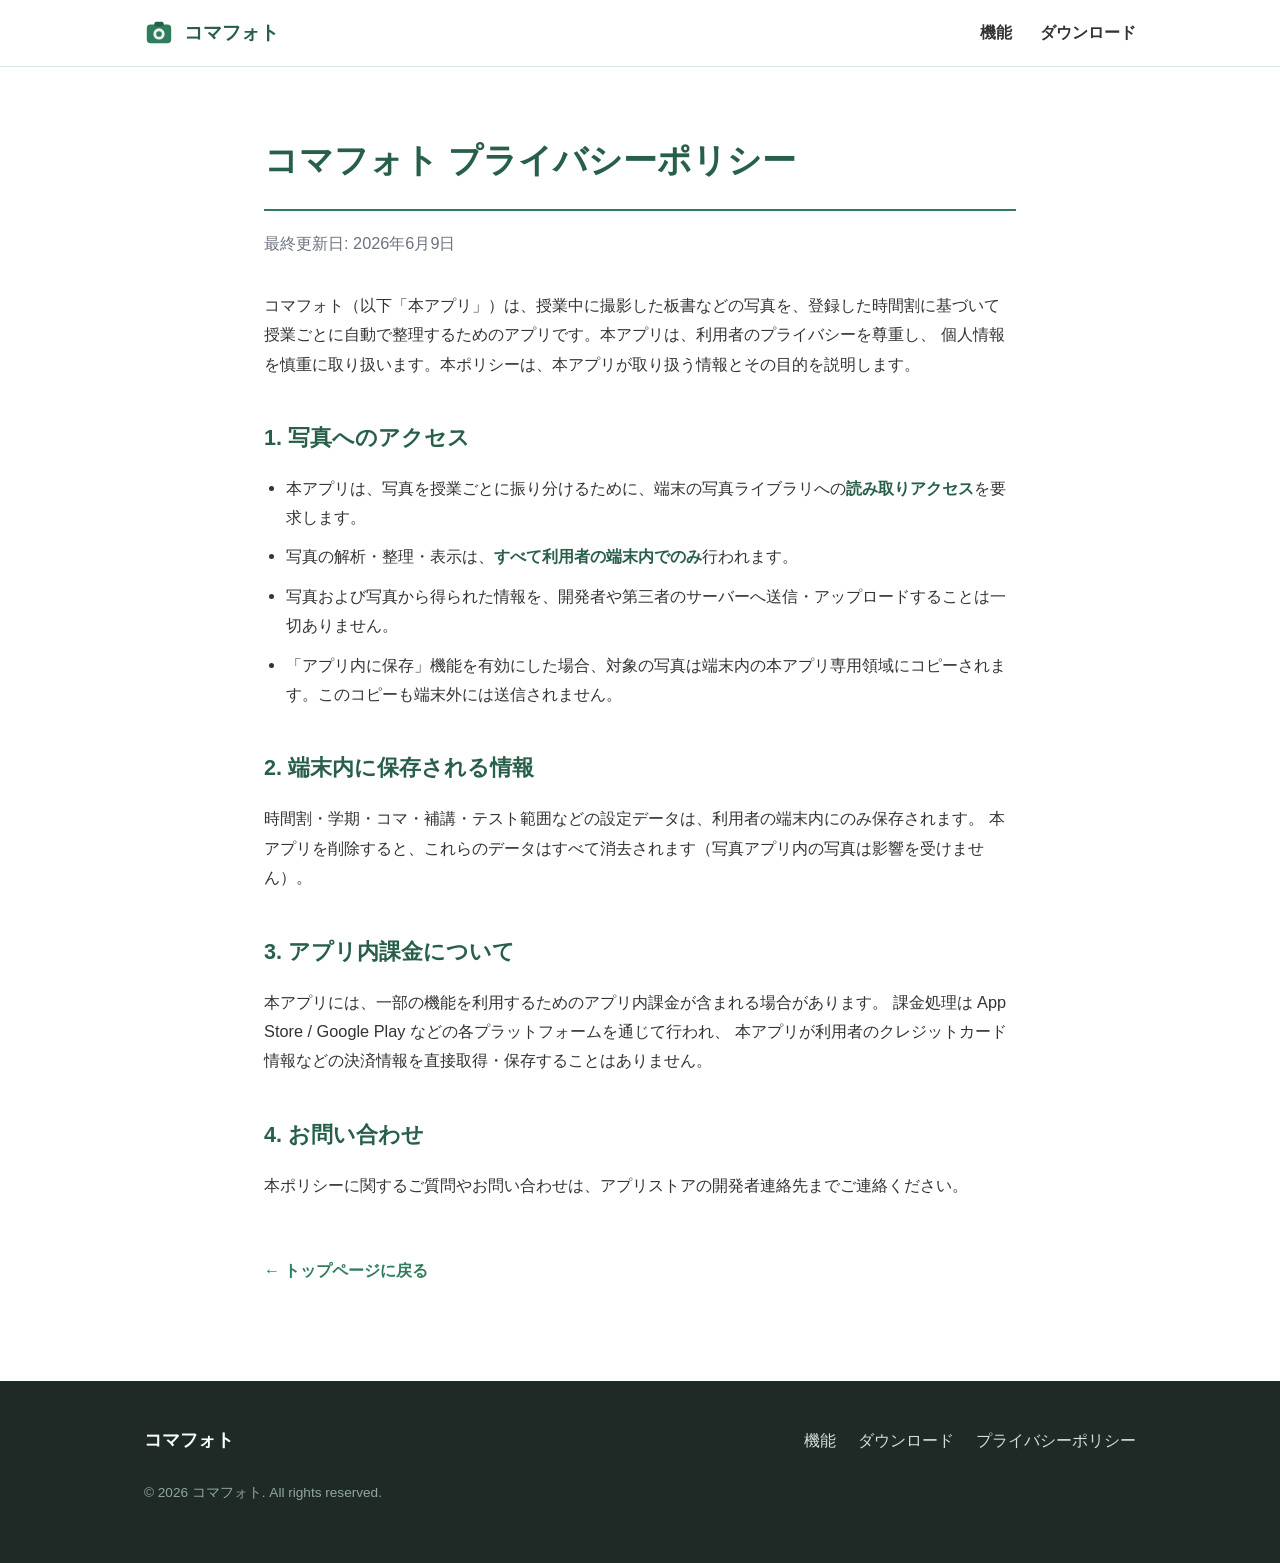
==== privacy.html @ 07d19fbd "コマフォト紹介サイトを追加 板書写真を時間割で自動仕分けするアプリ「コマフォト」の 紹介LP（ヒーロー・機能紹介・使い方・ダウンロード）と プライバシーポリシーページを作成。フレームワーク不要の 静的" ====
<!DOCTYPE html>
<html lang="ja">
<head>
  <meta charset="UTF-8">
  <meta name="viewport" content="width=device-width, initial-scale=1.0">
  <title>プライバシーポリシー｜コマフォト</title>
  <meta name="description" content="コマフォトのプライバシーポリシー。写真の解析・整理はすべて端末内で完結し、外部への送信は行いません。">
  <link rel="stylesheet" href="css/style.css">
</head>
<body>

  <!-- ヘッダー / ナビ -->
  <header class="site-header">
    <div class="container nav">
      <a href="index.html" class="nav__logo">
        <svg class="nav__logo-mark" viewBox="0 0 32 32" fill="none" xmlns="http://www.w3.org/2000/svg" aria-hidden="true">
          <rect x="3" y="7" width="26" height="20" rx="4" fill="#2f7d5c"/>
          <circle cx="16" cy="17" r="6" fill="#eaf3ee"/>
          <circle cx="16" cy="17" r="3" fill="#2f7d5c"/>
          <rect x="11" y="4" width="10" height="5" rx="2" fill="#285f49"/>
        </svg>
        コマフォト
      </a>
      <ul class="nav__menu" id="navMenu">
        <li><a class="nav__link" href="index.html#features">機能</a></li>
        <li><a class="nav__link" href="index.html#download">ダウンロード</a></li>
      </ul>
    </div>
  </header>

  <main class="doc">
    <div class="container" style="max-width: 800px;">
      <h1 class="doc__title">コマフォト プライバシーポリシー</h1>
      <p class="doc__updated">最終更新日: 2026年6月9日</p>

      <p>
        コマフォト（以下「本アプリ」）は、授業中に撮影した板書などの写真を、登録した時間割に基づいて
        授業ごとに自動で整理するためのアプリです。本アプリは、利用者のプライバシーを尊重し、
        個人情報を慎重に取り扱います。本ポリシーは、本アプリが取り扱う情報とその目的を説明します。
      </p>

      <h2>1. 写真へのアクセス</h2>
      <ul>
        <li>本アプリは、写真を授業ごとに振り分けるために、端末の写真ライブラリへの<strong>読み取りアクセス</strong>を要求します。</li>
        <li>写真の解析・整理・表示は、<strong>すべて利用者の端末内でのみ</strong>行われます。</li>
        <li>写真および写真から得られた情報を、開発者や第三者のサーバーへ送信・アップロードすることは一切ありません。</li>
        <li>「アプリ内に保存」機能を有効にした場合、対象の写真は端末内の本アプリ専用領域にコピーされます。このコピーも端末外には送信されません。</li>
      </ul>

      <h2>2. 端末内に保存される情報</h2>
      <p>
        時間割・学期・コマ・補講・テスト範囲などの設定データは、利用者の端末内にのみ保存されます。
        本アプリを削除すると、これらのデータはすべて消去されます（写真アプリ内の写真は影響を受けません）。
      </p>

      <h2>3. アプリ内課金について</h2>
      <p>
        本アプリには、一部の機能を利用するためのアプリ内課金が含まれる場合があります。
        課金処理は App Store / Google Play などの各プラットフォームを通じて行われ、
        本アプリが利用者のクレジットカード情報などの決済情報を直接取得・保存することはありません。
      </p>

      <h2>4. お問い合わせ</h2>
      <p>
        本ポリシーに関するご質問やお問い合わせは、アプリストアの開発者連絡先までご連絡ください。
      </p>

      <a class="doc__back" href="index.html">← トップページに戻る</a>
    </div>
  </main>

  <!-- フッター -->
  <footer class="site-footer">
    <div class="container footer__inner">
      <div class="footer__brand">コマフォト</div>
      <ul class="footer__links">
        <li><a href="index.html#features">機能</a></li>
        <li><a href="index.html#download">ダウンロード</a></li>
        <li><a href="privacy.html">プライバシーポリシー</a></li>
      </ul>
      <p class="footer__copy">© 2026 コマフォト. All rights reserved.</p>
    </div>
  </footer>

</body>
</html>
---- css/style.css ----
/* =========================================================
   コマフォト 紹介サイト 共通スタイル
   参考デザイン: 白背景 + フォレストグリーン + 日本語ゴシック体
   ========================================================= */

:root {
  --color-primary: #2f7d5c;       /* フォレストグリーン */
  --color-primary-dark: #285f49;  /* 濃い緑 */
  --color-primary-soft: #eaf3ee;  /* 薄い緑 */
  --color-text: #333333;
  --color-muted: #6b7280;
  --color-bg: #ffffff;
  --color-border: #dde7e1;

  --max-width: 1040px;
  --radius: 14px;
  --shadow: 0 10px 30px rgba(40, 95, 73, 0.08);

  --font-base: -apple-system, BlinkMacSystemFont, "Hiragino Kaku Gothic ProN",
    "Hiragino Sans", "Noto Sans JP", "Yu Gothic", "Meiryo", sans-serif;
}

* {
  box-sizing: border-box;
}

html {
  scroll-behavior: smooth;
}

body {
  margin: 0;
  font-family: var(--font-base);
  color: var(--color-text);
  background: var(--color-bg);
  line-height: 1.8;
  -webkit-font-smoothing: antialiased;
}

a {
  color: var(--color-primary);
  text-decoration: none;
}

a:hover {
  text-decoration: underline;
}

img {
  max-width: 100%;
  display: block;
}

.container {
  width: 100%;
  max-width: var(--max-width);
  margin: 0 auto;
  padding: 0 24px;
}

.section {
  padding: 88px 0;
}

.section--soft {
  background: var(--color-primary-soft);
}

.section__head {
  text-align: center;
  margin-bottom: 56px;
}

.section__title {
  font-size: 2rem;
  color: var(--color-primary-dark);
  margin: 0 0 14px;
  position: relative;
  display: inline-block;
}

.section__title::after {
  content: "";
  display: block;
  width: 56px;
  height: 3px;
  background: var(--color-primary);
  border-radius: 2px;
  margin: 14px auto 0;
}

.section__lead {
  color: var(--color-muted);
  margin: 0;
  font-size: 1.05rem;
}

/* ---------- ボタン ---------- */
.btn {
  display: inline-flex;
  align-items: center;
  gap: 8px;
  padding: 13px 26px;
  border-radius: 999px;
  font-weight: 700;
  font-size: 1rem;
  cursor: pointer;
  border: 2px solid transparent;
  transition: transform 0.15s ease, background 0.15s ease, color 0.15s ease;
}

.btn:hover {
  text-decoration: none;
  transform: translateY(-2px);
}

.btn--primary {
  background: var(--color-primary);
  color: #fff;
}

.btn--primary:hover {
  background: var(--color-primary-dark);
}

.btn--ghost {
  background: transparent;
  color: var(--color-primary-dark);
  border-color: var(--color-primary);
}

.btn--ghost:hover {
  background: var(--color-primary);
  color: #fff;
}

/* =========================================================
   ヘッダー / ナビ
   ========================================================= */
.site-header {
  position: sticky;
  top: 0;
  z-index: 50;
  background: rgba(255, 255, 255, 0.92);
  backdrop-filter: blur(8px);
  border-bottom: 1px solid var(--color-border);
}

.nav {
  display: flex;
  align-items: center;
  justify-content: space-between;
  height: 66px;
}

.nav__logo {
  display: flex;
  align-items: center;
  gap: 10px;
  font-weight: 800;
  font-size: 1.2rem;
  color: var(--color-primary-dark);
}

.nav__logo:hover {
  text-decoration: none;
}

.nav__logo-mark {
  width: 30px;
  height: 30px;
}

.nav__menu {
  display: flex;
  align-items: center;
  gap: 28px;
  list-style: none;
  margin: 0;
  padding: 0;
}

.nav__link {
  color: var(--color-text);
  font-weight: 600;
}

.nav__toggle {
  display: none;
  flex-direction: column;
  gap: 5px;
  background: none;
  border: 0;
  cursor: pointer;
  padding: 8px;
}

.nav__toggle span {
  width: 24px;
  height: 2px;
  background: var(--color-primary-dark);
  transition: 0.25s;
}

/* =========================================================
   ヒーロー
   ========================================================= */
.hero {
  background: linear-gradient(180deg, var(--color-primary-soft) 0%, #fff 100%);
  padding: 80px 0 96px;
}

.hero__inner {
  display: grid;
  grid-template-columns: 1.1fr 0.9fr;
  align-items: center;
  gap: 56px;
}

.hero__badge {
  display: inline-block;
  background: #fff;
  color: var(--color-primary-dark);
  border: 1px solid var(--color-border);
  border-radius: 999px;
  padding: 6px 16px;
  font-size: 0.85rem;
  font-weight: 700;
  margin-bottom: 20px;
}

.hero__title {
  font-size: 2.7rem;
  line-height: 1.35;
  margin: 0 0 20px;
  color: var(--color-primary-dark);
}

.hero__title em {
  font-style: normal;
  color: var(--color-primary);
}

.hero__desc {
  font-size: 1.1rem;
  color: var(--color-text);
  margin: 0 0 32px;
}

.hero__actions {
  display: flex;
  flex-wrap: wrap;
  gap: 14px;
}

.hero__note {
  margin-top: 18px;
  color: var(--color-muted);
  font-size: 0.9rem;
}

/* 端末モック */
.hero__visual {
  display: flex;
  justify-content: center;
}

.phone {
  width: 260px;
  max-width: 100%;
  background: #fff;
  border: 10px solid #1f2a26;
  border-radius: 36px;
  box-shadow: var(--shadow);
  overflow: hidden;
}

.phone__screen {
  background: var(--color-primary-soft);
  padding: 22px 18px;
  min-height: 420px;
}

.phone__bar {
  height: 6px;
  width: 60px;
  background: #c7d6cd;
  border-radius: 4px;
  margin: 0 auto 18px;
}

.phone__card {
  background: #fff;
  border-radius: 12px;
  padding: 12px 14px;
  margin-bottom: 12px;
  box-shadow: 0 2px 8px rgba(40, 95, 73, 0.06);
}

.phone__card-title {
  font-weight: 700;
  color: var(--color-primary-dark);
  font-size: 0.92rem;
  margin-bottom: 8px;
}

.phone__thumbs {
  display: grid;
  grid-template-columns: repeat(3, 1fr);
  gap: 6px;
}

.phone__thumb {
  aspect-ratio: 1;
  background: linear-gradient(135deg, #cfe3d8, #a9cdbb);
  border-radius: 6px;
}

/* =========================================================
   機能カード
   ========================================================= */
.features {
  display: grid;
  grid-template-columns: repeat(3, 1fr);
  gap: 24px;
}

.feature {
  background: #fff;
  border: 1px solid var(--color-border);
  border-radius: var(--radius);
  padding: 30px 26px;
  transition: transform 0.18s ease, box-shadow 0.18s ease;
}

.feature:hover {
  transform: translateY(-4px);
  box-shadow: var(--shadow);
}

.feature__icon {
  width: 50px;
  height: 50px;
  display: flex;
  align-items: center;
  justify-content: center;
  border-radius: 12px;
  background: var(--color-primary-soft);
  color: var(--color-primary-dark);
  font-size: 1.5rem;
  margin-bottom: 18px;
}

.feature__title {
  font-size: 1.15rem;
  color: var(--color-primary-dark);
  margin: 0 0 10px;
}

.feature__text {
  margin: 0;
  color: var(--color-text);
  font-size: 0.97rem;
}

/* =========================================================
   使い方ステップ
   ========================================================= */
.steps {
  display: grid;
  grid-template-columns: repeat(3, 1fr);
  gap: 24px;
  counter-reset: step;
}

.step {
  text-align: center;
  padding: 10px;
}

.step__num {
  width: 52px;
  height: 52px;
  margin: 0 auto 18px;
  border-radius: 50%;
  background: var(--color-primary);
  color: #fff;
  font-weight: 800;
  font-size: 1.3rem;
  display: flex;
  align-items: center;
  justify-content: center;
}

.step__title {
  color: var(--color-primary-dark);
  margin: 0 0 8px;
  font-size: 1.1rem;
}

.step__text {
  margin: 0;
  color: var(--color-muted);
  font-size: 0.95rem;
}

/* =========================================================
   ダウンロード CTA
   ========================================================= */
.download__inner {
  text-align: center;
}

.store-buttons {
  display: flex;
  justify-content: center;
  flex-wrap: wrap;
  gap: 16px;
  margin-top: 32px;
}

.store-btn {
  display: inline-flex;
  align-items: center;
  gap: 12px;
  background: #1f2a26;
  color: #fff;
  padding: 12px 24px;
  border-radius: 12px;
  min-width: 200px;
  transition: transform 0.15s ease, opacity 0.15s ease;
}

.store-btn:hover {
  text-decoration: none;
  transform: translateY(-2px);
  opacity: 0.92;
}

.store-btn__icon {
  font-size: 1.7rem;
}

.store-btn__label {
  text-align: left;
  line-height: 1.2;
}

.store-btn__small {
  display: block;
  font-size: 0.72rem;
  opacity: 0.85;
}

.store-btn__big {
  display: block;
  font-size: 1.1rem;
  font-weight: 700;
}

/* =========================================================
   フッター
   ========================================================= */
.site-footer {
  background: #1f2a26;
  color: #cfe0d8;
  padding: 44px 0;
}

.footer__inner {
  display: flex;
  align-items: center;
  justify-content: space-between;
  flex-wrap: wrap;
  gap: 16px;
}

.footer__brand {
  font-weight: 800;
  color: #fff;
  font-size: 1.1rem;
}

.footer__links {
  display: flex;
  gap: 22px;
  list-style: none;
  margin: 0;
  padding: 0;
}

.footer__links a {
  color: #cfe0d8;
}

.footer__copy {
  width: 100%;
  color: #8fa89c;
  font-size: 0.85rem;
  margin-top: 8px;
}

/* =========================================================
   ドキュメントページ（プライバシーポリシー等）
   ========================================================= */
.doc {
  padding: 64px 0 96px;
}

.doc__title {
  font-size: 2.1rem;
  color: var(--color-primary-dark);
  margin: 0 0 8px;
  padding-bottom: 18px;
  border-bottom: 2px solid var(--color-primary);
}

.doc__updated {
  color: var(--color-muted);
  margin: 18px 0 32px;
}

.doc h2 {
  color: var(--color-primary-dark);
  font-size: 1.35rem;
  margin: 40px 0 14px;
}

.doc p,
.doc li {
  font-size: 1.02rem;
}

.doc ul {
  padding-left: 1.4em;
}

.doc li {
  margin-bottom: 10px;
}

.doc strong {
  color: var(--color-primary-dark);
}

.doc__back {
  display: inline-block;
  margin-top: 40px;
  font-weight: 600;
}

/* =========================================================
   レスポンシブ
   ========================================================= */
@media (max-width: 860px) {
  .hero__inner {
    grid-template-columns: 1fr;
    text-align: center;
  }

  .hero__actions {
    justify-content: center;
  }

  .hero__visual {
    order: -1;
    margin-bottom: 20px;
  }

  .features,
  .steps {
    grid-template-columns: 1fr;
  }

  .nav__toggle {
    display: flex;
  }

  .nav__menu {
    position: absolute;
    top: 66px;
    left: 0;
    right: 0;
    flex-direction: column;
    align-items: flex-start;
    gap: 0;
    background: #fff;
    border-bottom: 1px solid var(--color-border);
    padding: 8px 24px 16px;
    transform: translateY(-150%);
    transition: transform 0.28s ease;
    box-shadow: var(--shadow);
  }

  .nav__menu.is-open {
    transform: translateY(0);
  }

  .nav__menu li {
    width: 100%;
    border-bottom: 1px solid var(--color-border);
  }

  .nav__menu li:last-child {
    border-bottom: 0;
    padding-top: 10px;
  }

  .nav__link {
    display: block;
    padding: 14px 0;
  }

  .hero__title {
    font-size: 2.1rem;
  }

  .section {
    padding: 64px 0;
  }
}
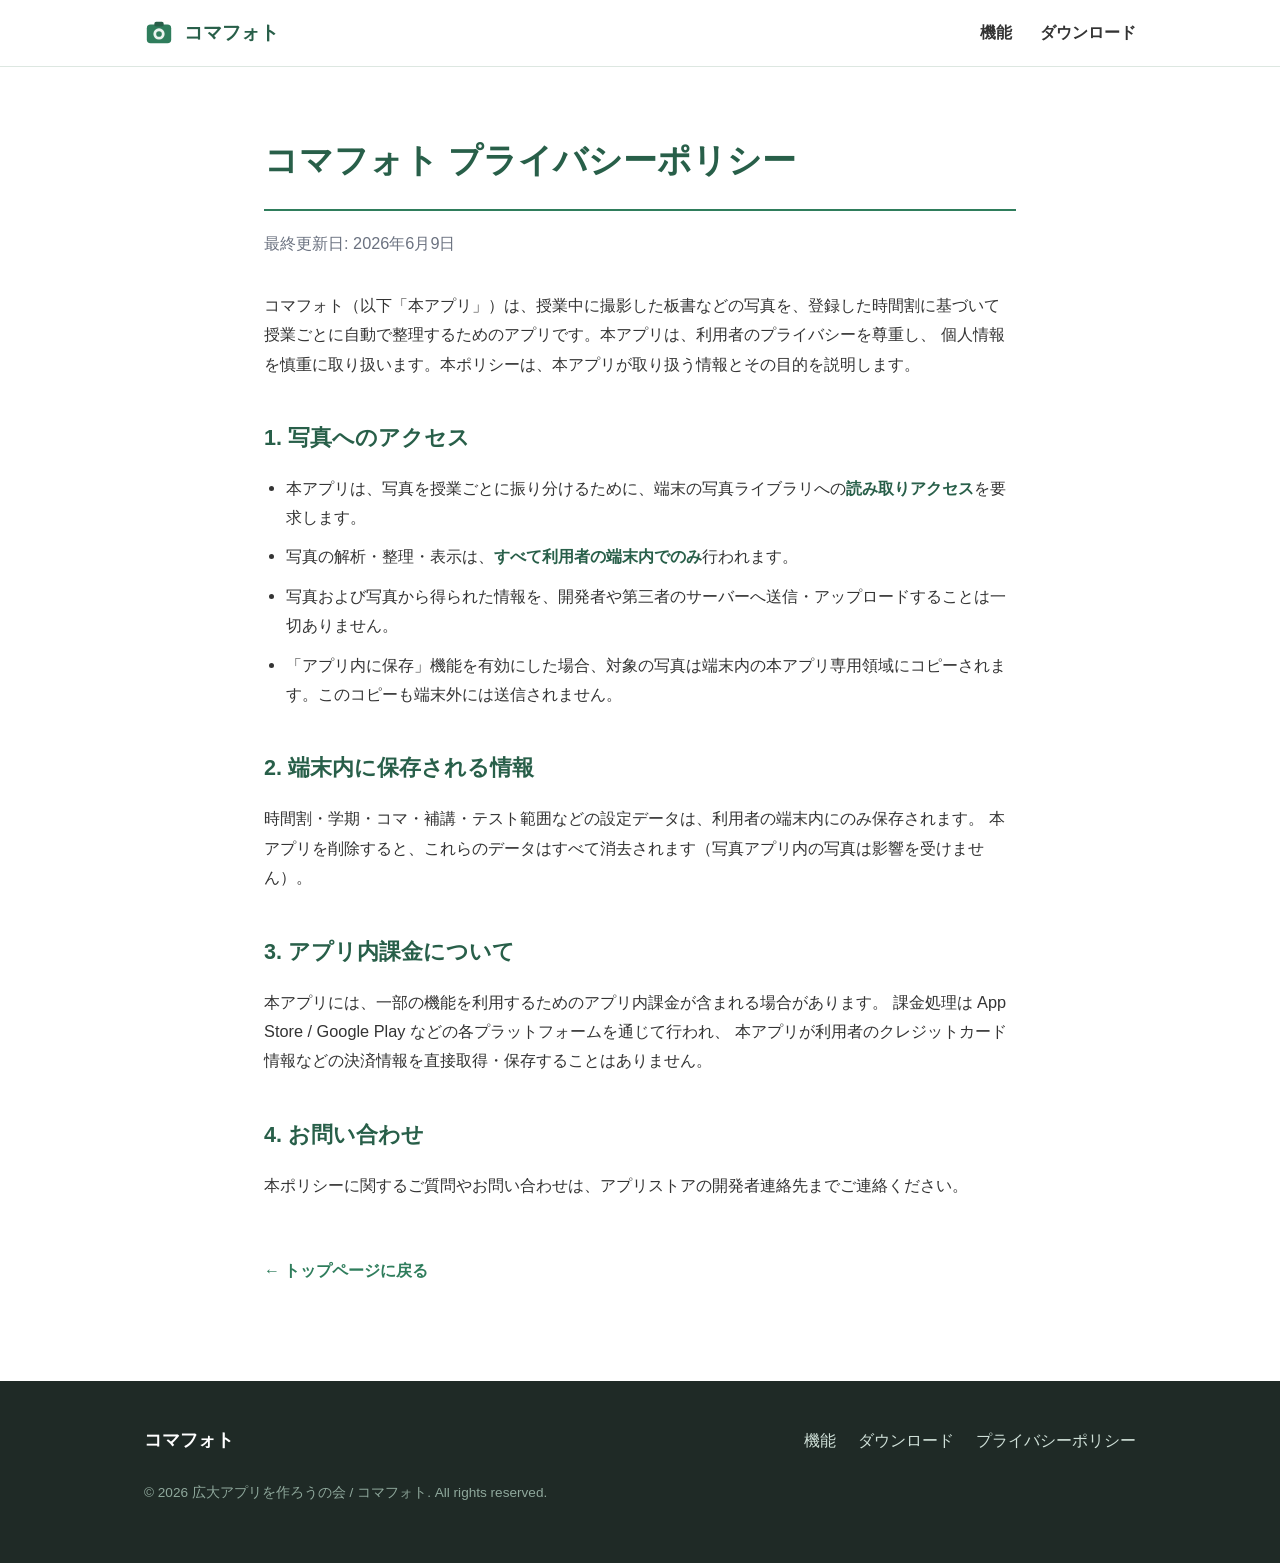
==== commit 8ac67e1d: "App Storeの実データでサイトを更新 App Store「コマフォト｜大学生のための時間割アルバム」の説明文・ スクショ訴求を反映。ヒーロー/特長/便利な理由/おすすめ/ダウンロードを 実コピー" ====
--- a/privacy.html
+++ b/privacy.html
@@ -78,7 +78,7 @@
         <li><a href="index.html#download">ダウンロード</a></li>
         <li><a href="privacy.html">プライバシーポリシー</a></li>
       </ul>
-      <p class="footer__copy">© 2026 コマフォト. All rights reserved.</p>
+      <p class="footer__copy">© 2026 広大アプリを作ろうの会 / コマフォト. All rights reserved.</p>
     </div>
   </footer>
 
--- a/css/style.css
+++ b/css/style.css
@@ -619,3 +619,317 @@
     padding: 64px 0;
   }
 }
+
+/* =========================================================
+   キャンペーン告知バナー
+   ========================================================= */
+.campaign {
+  background: var(--color-primary-dark);
+  color: #fff;
+}
+
+.campaign__inner {
+  display: flex;
+  align-items: center;
+  justify-content: center;
+  gap: 14px;
+  flex-wrap: wrap;
+  text-align: center;
+  padding: 18px 0;
+}
+
+.campaign__tag {
+  background: #ffd54a;
+  color: #4a3a00;
+  font-weight: 800;
+  font-size: 0.8rem;
+  padding: 4px 12px;
+  border-radius: 999px;
+}
+
+.campaign__text {
+  font-weight: 700;
+}
+
+.campaign__text strong {
+  color: #ffe082;
+}
+
+/* =========================================================
+   ストアのメタ情報（評価・カテゴリ等）
+   ========================================================= */
+.store-meta {
+  display: flex;
+  justify-content: center;
+  flex-wrap: wrap;
+  gap: 14px 32px;
+  margin: 8px 0 4px;
+}
+
+.store-meta__item {
+  text-align: center;
+  min-width: 84px;
+}
+
+.store-meta__value {
+  font-size: 1.3rem;
+  font-weight: 800;
+  color: var(--color-primary-dark);
+  line-height: 1.2;
+}
+
+.store-meta__label {
+  font-size: 0.78rem;
+  color: var(--color-muted);
+}
+
+/* =========================================================
+   スクリーンショット風 ショーケース（App Store 4パネル再現）
+   ========================================================= */
+.showcase {
+  display: flex;
+  flex-direction: column;
+  gap: 72px;
+}
+
+.shot {
+  display: grid;
+  grid-template-columns: 1fr 0.85fr;
+  align-items: center;
+  gap: 48px;
+}
+
+.shot:nth-child(even) .shot__text {
+  order: 2;
+}
+
+.shot__step {
+  display: inline-block;
+  font-weight: 800;
+  color: var(--color-primary);
+  letter-spacing: 0.08em;
+  font-size: 0.85rem;
+  margin-bottom: 10px;
+}
+
+.shot__title {
+  font-size: 1.7rem;
+  line-height: 1.4;
+  color: var(--color-primary-dark);
+  margin: 0 0 14px;
+}
+
+.shot__desc {
+  margin: 0 0 18px;
+  color: var(--color-text);
+}
+
+.shot__points {
+  list-style: none;
+  margin: 0;
+  padding: 0;
+  display: flex;
+  flex-direction: column;
+  gap: 10px;
+}
+
+.shot__points li {
+  position: relative;
+  padding-left: 30px;
+  font-weight: 600;
+}
+
+.shot__points li::before {
+  content: "✓";
+  position: absolute;
+  left: 0;
+  top: 0;
+  width: 21px;
+  height: 21px;
+  background: var(--color-primary);
+  color: #fff;
+  border-radius: 50%;
+  font-size: 0.78rem;
+  display: flex;
+  align-items: center;
+  justify-content: center;
+}
+
+.shot__visual {
+  display: flex;
+  justify-content: center;
+}
+
+/* 端末スクリーンの中身（簡易UI再現） */
+.screen-head {
+  display: flex;
+  align-items: center;
+  justify-content: space-between;
+  font-size: 0.72rem;
+  color: var(--color-primary-dark);
+  font-weight: 700;
+  margin-bottom: 14px;
+}
+
+/* 時間割グリッド */
+.tt-grid {
+  display: grid;
+  grid-template-columns: repeat(5, 1fr);
+  gap: 4px;
+}
+
+.tt-cell {
+  aspect-ratio: 3 / 4;
+  border-radius: 5px;
+  background: #fff;
+  border: 1px solid #e3ece7;
+  font-size: 0.5rem;
+  display: flex;
+  align-items: center;
+  justify-content: center;
+  color: #4a5a52;
+  text-align: center;
+}
+
+.tt-cell.is-en { background: #d4e7dc; }
+.tt-cell.is-math { background: #d7e3f5; }
+.tt-cell.is-geo { background: #f3e4cf; }
+.tt-cell.is-exp { background: #f1d7d7; }
+
+/* 設定リスト（トグル） */
+.set-row {
+  display: flex;
+  align-items: center;
+  justify-content: space-between;
+  background: #fff;
+  border-radius: 9px;
+  padding: 10px 12px;
+  margin-bottom: 9px;
+  font-size: 0.74rem;
+  font-weight: 600;
+  color: #3a4a43;
+}
+
+.toggle {
+  width: 34px;
+  height: 19px;
+  border-radius: 999px;
+  background: var(--color-primary);
+  position: relative;
+  flex-shrink: 0;
+}
+
+.toggle::after {
+  content: "";
+  position: absolute;
+  top: 2px;
+  right: 2px;
+  width: 15px;
+  height: 15px;
+  background: #fff;
+  border-radius: 50%;
+}
+
+/* フォルダ行 */
+.folder-row {
+  display: flex;
+  align-items: center;
+  gap: 10px;
+  background: #fff;
+  border-radius: 9px;
+  padding: 11px 12px;
+  margin-bottom: 9px;
+  font-size: 0.8rem;
+  font-weight: 700;
+  color: #3a4a43;
+}
+
+.folder-row::before {
+  content: "📁";
+  font-size: 1rem;
+}
+
+.folder-row span {
+  margin-left: auto;
+  color: #b9c6bf;
+}
+
+/* 吹き出しキャプション */
+.bubble {
+  background: #fff;
+  border: 1px solid var(--color-border);
+  border-radius: 12px;
+  padding: 8px 12px;
+  font-size: 0.74rem;
+  font-weight: 700;
+  color: var(--color-primary-dark);
+  box-shadow: 0 4px 14px rgba(40, 95, 73, 0.1);
+  margin-top: 12px;
+  display: inline-block;
+}
+
+/* =========================================================
+   こんな人におすすめ
+   ========================================================= */
+.recommend {
+  display: grid;
+  grid-template-columns: repeat(2, 1fr);
+  gap: 16px;
+  max-width: 820px;
+  margin: 0 auto;
+}
+
+.recommend__item {
+  display: flex;
+  align-items: flex-start;
+  gap: 12px;
+  background: #fff;
+  border: 1px solid var(--color-border);
+  border-radius: 12px;
+  padding: 18px 20px;
+}
+
+.recommend__check {
+  flex-shrink: 0;
+  width: 24px;
+  height: 24px;
+  border-radius: 50%;
+  background: var(--color-primary-soft);
+  color: var(--color-primary-dark);
+  font-weight: 800;
+  display: flex;
+  align-items: center;
+  justify-content: center;
+  font-size: 0.85rem;
+}
+
+.recommend__text {
+  margin: 0;
+  font-size: 0.97rem;
+}
+
+@media (max-width: 860px) {
+  .shot {
+    grid-template-columns: 1fr;
+    gap: 28px;
+    text-align: center;
+  }
+
+  .shot:nth-child(even) .shot__text {
+    order: 0;
+  }
+
+  .shot__points {
+    text-align: left;
+    max-width: 320px;
+    margin: 0 auto;
+  }
+
+  .shot__title {
+    font-size: 1.45rem;
+  }
+
+  .recommend {
+    grid-template-columns: 1fr;
+  }
+}
